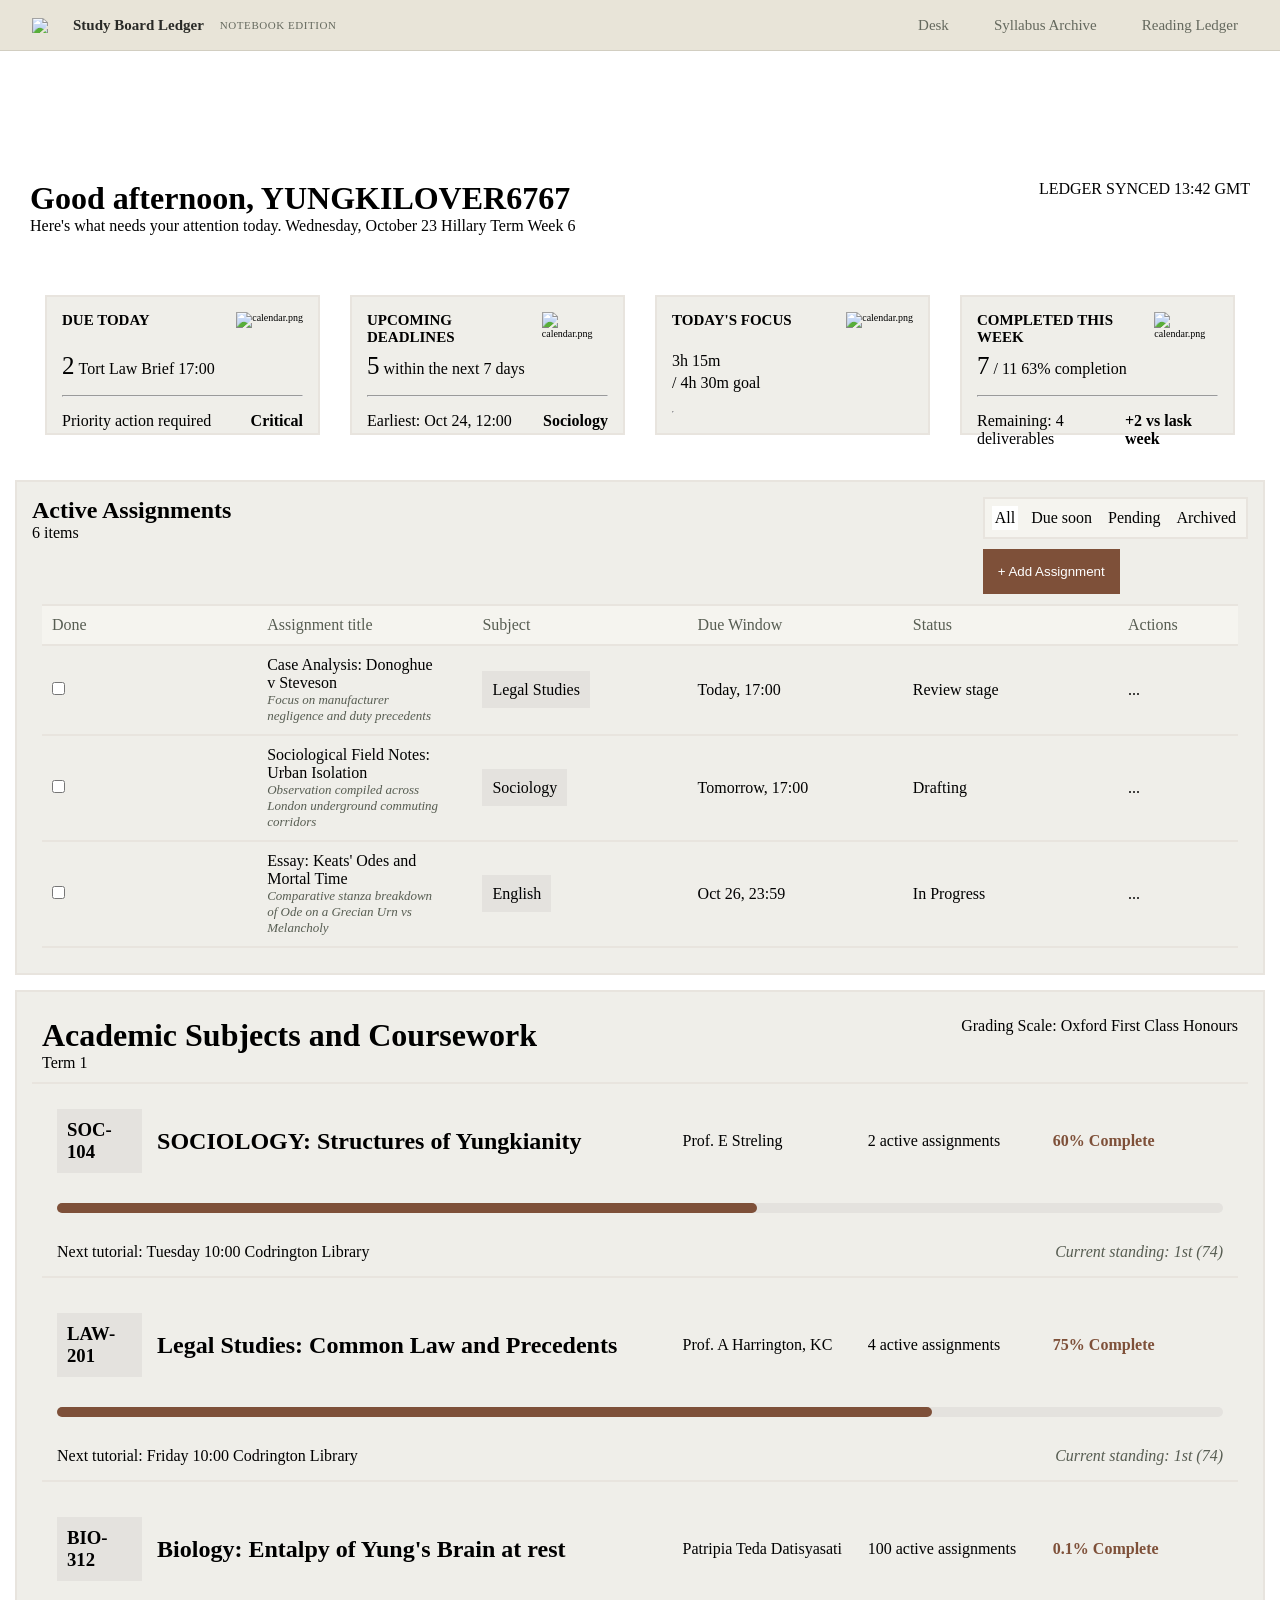
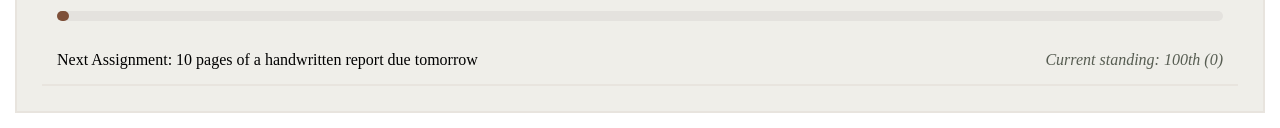
==== studyBoard/index.html @ b350ca1e "updatinge styles" ====
<!DOCTYPE html>
<html>
    <head>
        <link rel="stylesheet" href="styles.css">
       
    </head>
    <body>
        <nav>
            <div class="nav-left">
                <ul>
                    <li> <a> <img src="img/paper.png" alt="paper.png">   </a></li>
                    <li> <a href="landingpage.html"> <h1> Study Board Ledger </h1> </a></li>
                    <li> <a> <p> Notebook Edition </p> </a></li>
                    <li> <a> <div class="icon"> </div> </a></li>
                </ul>
            </div>
                <div class="nav-right">
                    <ul>
                    <li> <a href=""> Desk </a> </li>
                    <li> <a href=""> Syllabus Archive </a> </li>
                    <li> <a href=""> Reading Ledger </a></li>
                </ul>
            </div>
        </nav>

        <header>

        </header>

        <div class="hero-page"> 
            <div class="hero-header">
                <h1> Good afternoon, <span id="username"> YUNGKILOVER6767 </span> </h1>
                <p> LEDGER SYNCED 13:42 GMT</p>
            </div>
            
            <p> Here's what needs your attention today. Wednesday, October 23 Hillary Term Week 6</p>
        </div>

        <div class="quick-dashboard">
            <!-- Due today -->
            <div class="box-dashboard">
                <div class="box-dashboard-header">
                    <h2> DUE TODAY </h2>
                    <img src="img/calendar.png" alt="calendar.png"> 
                </div>
                <div class="box-dashboard-text">
                    <span class="box-dashboard-value"> 2 </span>
                    <p> Tort Law Brief 17:00 </p>
                </div>
                <hr class="seperating-line">
                <div class="box-dashboard-footer">
                    
                    <p> Priority action required </p>

                    <h4> Critical </h4>
                </div>
            </div>
            <!-- Deadlines -->
            <div class="box-dashboard">
                <div class="box-dashboard-header">
                    <h2> UPCOMING DEADLINES </h2>
                    <img src="img/calendar.png" alt="calendar.png"> 
                </div>
                <div class="box-dashboard-text">
                    <span class="box-dashboard-value"> 5 </span>
                    <p> within the next 7 days </p>
                </div>
                <hr class="seperating-line">
                <div class="box-dashboard-footer">
                    <p> Earliest: Oct 24, 12:00 </p>
                    <h4> Sociology </h4>
                </div>
            </div>

            <!-- TOday's bar -->
            <div class="box-dashboard">
                <div class="box-dashboard-header">
                    <h2> TODAY'S FOCUS </h2>
                    <img src="img/calendar.png" alt="calendar.png"> 
                </div>
                <div class="box-dashboard-text focus-card">
                    <span class="time-done"> 3h 15m </span> <span class="time-full"> / 4h 30m goal </span>
                    <hr class="seperating-line">
                    <!-- <div class="progress-bar">
                        <div class="progress-part"></div>
                        <div class="progress-remainder"> </div>
                    </div>   -->
                </div>
            </div>

            <!-- Completion bar -->
            <div class="box-dashboard">
                <div class="box-dashboard-header">
                    <h2> COMPLETED THIS WEEK </h2>
                    <img src="img/calendar.png" alt="calendar.png"> 
                </div>
                <div class="box-dashboard-text">
                    <span class="box-dashboard-value"> 7 </span> / 
                    <span class="box-dashboard-desc"> 11</span>
                    <span> 63% completion </span>
                </div>
                <hr class="seperating-line">
                <div class="box-dashboard-footer">
                    <p> Remaining: 4 deliverables</p>
                    <h4> +2 vs lask week </h4>
                </div>
            </div>
        </div>

        <div class="active-assignments">
            <div class="assignment-header">
                <div class="right"> 
                    <h2> Active Assignments </h2>
                    <p> 6 items </p>
                </div>
                
                <div>       
                    <div class="slider">
                        <ul>
                            <li id="all"> All </li>
                            <li id="due-soon"> Due soon </li>
                            <li id="pending"> Pending </li>
                            <li id="archived"> Archived </li>
                        </ul>
                    </div>
                    <button> + Add Assignment </button>
                </div>
            </div>
            <div class="custom-table-container">
                <div class="row row--header">
                    <p> Done</p>
                    <p> Assignment title </p>
                    <p> Subject </p>
                    <p> Due Window </p>
                    <p> Status </p>
                    <p> Actions </p>
                </div>
                <!-- Row 1 -->
                <div class="row" data-status="due-soon">
                    <div> <input type="checkbox"> </div> 
                    <div> 
                        <div class="title-main"> Case Analysis: Donoghue v Steveson </div>
                        <div class="title-sub"> Focus on manufacturer negligence and duty precedents </div>
                    </div>
                    <div> <span class="tag"> Legal Studies </span></div>
                    <div> <span class="due-dot"> </span> Today, 17:00</td> </div>
                    <div> <span class="status-badge review"> Review stage </span> </div>
                    <div class="actions">  ... </div>
                </div>
                <!-- Row 2 -->
                <div class="row" data-status="pending">
                    <div> <input type="checkbox"> </div> 
                    <div> 
                        <div class="title-main"> Sociological Field Notes: Urban Isolation </div>
                        <div class="title-sub"> Observation compiled across London underground commuting corridors </div>
                    </div>
                    <div> <span class="tag"> Sociology </span></div>
                    <div> Tomorrow, 17:00</td> </div>
                    <div> Drafting </div>
                    <div class="actions">  ... </div>
                </div>

                <!-- Row 3 -->
                <div class="row" data-status="archived">
                    <div> <input type="checkbox"> </div> 
                    <div> 
                        <div class="title-main"> Essay: Keats' Odes and Mortal Time </div>
                        <div class="title-sub"> Comparative stanza breakdown of Ode on a Grecian Urn vs Melancholy </div>
                    </div>
                    <div> <span class="tag"> English </span></div>
                    <div> Oct 26, 23:59 </div>
                    <div> In Progress </div>
                    <div class="actions">  ... </div>
                </div>

            </div>

        </div>

        <div class="starsandbars">
            <div class="header-bar">
                <div class="right">
                    <h1> Academic Subjects and Coursework </h1>
                    <p> Term 1 </p>
                </div>
                <div class="left"> 
                    <p> Grading Scale: Oxford First Class Honours </p>
                </div>  
            </div>
            <div class="bar-row">
                <div class="top-row">
                    <h3> SOC-104 </h3>
                    <h2> SOCIOLOGY: Structures of Yungkianity </h2>
                    <p> Prof. E Streling </p>
                    <p> 2 active assignments </p>
                    <h4> 60% Complete </h4>

                </div>
                <div class="progress-line">
                    <div class="progress-part" style="width: 60%;"> </div>
                    <div class="progress-remainder" style="width: 40%;"> </div>
                </div>
                <div class="bottom-row">
                    <p> Next tutorial: Tuesday 10:00 Codrington Library</p>
                    <p id="current-standing"> Current standing: 1st (74) </p>
                </div>

            </div>

            <div class="bar-row">
                <div class="top-row">
                    <h3> LAW-201 </h3>
                    <h2> Legal Studies: Common Law and Precedents </h3>
                    <p> Prof. A Harrington, KC </p>
                    <p> 4 active assignments </p>
                    <h4> 75% Complete </h4>

                </div>
                <div class="progress-line">
                    <div class="progress-part" style="width: 75%;"> </div>
                    <div class="progress-remainder" style="width: 25%;"> </div>
                </div>
                <div class="bottom-row">
                    <p> Next tutorial: Friday 10:00 Codrington Library</p>
                    <p id="current-standing"> Current standing: 1st (74) </p>
                </div>

            </div>

            <div class="bar-row">
                <div class="top-row">
                    <h3> BIO-312 </h3>
                    <h2> Biology: Entalpy of Yung's Brain at rest </h3>
                    <p> Patripia Teda Datisyasati </p>  
                    <p> 100 active assignments </p>
                    <h4> 0.1% Complete </h4>

                </div>
                <div class="progress-line">
                    <div class="progress-part" style="width: 1%;"> </div>
                    <div class="progress-remainder" style="width: 99%;"> </div>
                </div>
                <div class="bottom-row">
                    <p> Next Assignment: 10 pages of a handwritten report due tomorrow </p>
                    <p id="current-standing"> Current standing: 100th (0) </p>
                </div>

            </div>
        </div>


         <script src="script.js"></script>
    </body>
</html>
---- studyBoard/styles.css ----
@font-face {
    font-family: 'SF Pro Text Regular';
    src: url('fonts/sf-pro-display_regular.woff2') format('woff2'); /* This file exists! */
    font-weight: 400;
    font-style: normal;
}



@font-face {
    font-family: 'SF Pro Text';
    src: url('fonts/sf-pro-text_semibold.woff2') format('woff2');
    font-weight: 600;
    font-style: normal;
}

@font-face {
    font-family: 'SF Pro Text';
    src: url('fonts/sf-pro-text_semibold.woff2') format('woff2');
    font-weight: 600;
    font-style: normal;
}

* {
    margin: 0;
    padding: 0;
    box-sizing: border-box;

}

:root {
    --secondary-color: #EFEEE9;
    --light-secondary-color: #F5F4EF;
    --paragraph-font: 'SF Pro Text Regular';
    --header-font: 'SF Pro Text';
    --border: 2px solid #E8E4DE;
    --font-gray-color: #575D52;
    --button-brown-color: #7E5039;
    --light-gray-color: #E4E2DE;
}
header {
    height: 150px;
}

nav {
    display: flex;
    justify-content: space-between;
    align-items: center;
    font-family: var(--paragraph-font);
    position: fixed;
    top: 0;
    left: 0;
    z-index: 1000;
    opacity: 1.0;
    background-color: #E8E4D8;
    border-bottom:1px solid #D2CEC1;
    color:#292A28;
    width:100%;
    padding:16px 32px;

}

.nav-left ul{
    list-style:none;
    display:flex;
    align-items:center;
    gap:16px;
    margin:0;
    padding:0;
}

.nav-left li a {
    text-decoration:none;
    color:inherit;
    display:flex;
    align-items:center;
}

.nav-left img {
    width:25px;
    height:15px;
    object-fit:contain;
}

nav .nav-left h1{
    font-size:15px;
    font-weight:600;
    margin:0;
    color:#292A27;
}

nav .nav-left p{
    font-size:11px;
    color:#65695E;
    margin:0;
    text-transform:uppercase;
    letter-spacing:0.05em;
}

nav .nav-left .icon {
    width:15px;
    height:15px;
}

nav .nav-right ul{
    list-style:none;
    display:flex;
    gap:25px;
    margin:0;
    padding:0;
    align-items:center;
}

nav .nav-right a{
    text-decoration:none;
    font-size:15px;
    font-weight:500;
    color:#65695E;
    padding:6px 10px;
}

nav .nav-right a {
    text-decoration: none;
}

nav .nav-right a:hover{
    color:#292A27;
    background-color:#D2CEC1;
}

/* Hero */

.hero-page {
    margin: 15px;
    padding: 15px;
}

.hero-page h1 {
    font-family: var(--header-font);
}
.hero-page p {
    font-family: var(--paragraph-font);
}

.hero-header {
    display: flex;
    justify-content: space-between;
}

/* Boxes */

.quick-dashboard {
    display: grid;
    grid-template-columns: 1fr 1fr 1fr 1fr;
    margin: 15px;
    padding: 15px;  
}

.box-dashboard {
    margin: 15px;
    padding: 15px;
    background-color: var(--secondary-color);
    width: auto;
    height: 140px;
    border: var(--border);
}   

.box-dashboard-header {
    display: flex;
    justify-content: space-between;
    font-size: 10px;
    font-family: var(--header-font);
}

.box-dashboard-header img {
    height: 40px;
}

.box-dashboard-text {
    gap: 4px;
    display: flex;
    align-items: baseline;
    font-family: var(--paragraph-font);
    font-weight: 100;

}

.box-dashboard-value {
    font-size: 25px;
    font-weight: 400;
    font-family: var(--header-font);
    
}

.box-dashboard-footer {
    display: flex;
    justify-content: space-between;
}

.box-dashboard-footer h4 {
    font-family: var(--header-font);
}
.seperating-line {  

    margin-top: 15px;
    margin-bottom: 15px;
    color: #ECE9E5;
}

.focus-card {
    display: flex;
    flex-direction: column;
}

.assignment-header {
    display: flex;
    justify-content: space-between;
}

.slider li.active {
    background-color: var(--button-brown-color);
    color: white;
    border-radius: 4px;
}

.slider li {
    cursor: pointer;
}

.completed-row {
    opacity: 0.5;
    text-decoration: line-through;
}
.active-assignments {
    border: var(--border);
    margin: 15px;
    padding: 15px;
    background-color: var(--secondary-color);
}

.active-assignments .right {
    font-family: var(--header-font);
}
.active-assignments ul {
    display: flex;
    list-style: none;
    align-items: center;
    gap: 10px;
    padding: 7px;
    margin-bottom: 10px;
    border: var(--border);
    background-color: var(--light-secondary-color);
}

.active-assignments li {
    padding: 3px;
    cursor: pointer;
}
#all {
    background-color: white;
}

.active-assignments button {
    padding: 15px;
    color: white;
    background-color: var(--button-brown-color);
    border: none;
    cursor: pointer;
}

.active-assignments button:active {
    transform: scale(0.98);
}
/* New table */

.custom-table-container {
    padding: 10px;
    width: 100%;
    display: flex;
    flex-direction: column;
}

.row {
    font-family: var(--paragraph-font);
    display: grid;
    grid-template-columns: 1fr 1fr 1fr 1fr 1fr 100px;
    /* padding-top: 10px;
    padding-bottom: 10px; */
    gap: 40px;
    align-items: center;
    border-bottom: var(--border);
    padding: 10px;
}
.row--header {
    font-family: var(--header-font);
    background-color: var(--light-secondary-color);
    color: var(--font-gray-color);
    border-bottom: var(--border);
    border-top: var(--border); 
}

.tag {
    padding: 10px;
    background-color: var(--light-gray-color);
}

.title-sub {
    font-style: italic;
    color: var(--font-gray-color);
    font-size: 13px;
}

.starsandbars {
    display: flex;
    flex-direction: column;

    border: var(--border);
    margin: 15px;
    padding: 15px;
    background-color: var(--secondary-color);
}

.header-bar, .bottom-row {
    display: flex;
    justify-content: space-between;
}

.bottom-row {
    padding: 15px;
    font-family: var(--paragraph-font);
}

#current-standing {
    font-style: italic;
    color: var(--font-gray-color);
}
.top-row {
    display: grid;
    grid-template-columns: 0.5fr 3fr 1fr 1fr 1fr;
    align-items: center;
    gap: 15px;
    padding: 15px;
}

.top-row h3{
    font-family: var(--header-font);
    background-color:  var(--light-gray-color);
    padding: 10px;
}   

.top-row h2 {
    font-family: var(--header-font);
    
}   

.top-row p {
    font-family: var(--paragraph-font);
}

.top-row h4 {
    font-family: var(--header-font);
    color: var(--button-brown-color);
}

.progress-line {
    margin: 15px;
    background-color: var(--light-gray-color);
    height: 10px;
    border-radius: 15px;
}

.progress-part {
    height: 100%;
    background-color: var(--button-brown-color);
    border-radius: 15px;
}

.bar-row {
    margin: 10px;
    border-bottom: var(--border);
}

.header-bar {
    padding: 10px;
    border-bottom: var(--border);
}
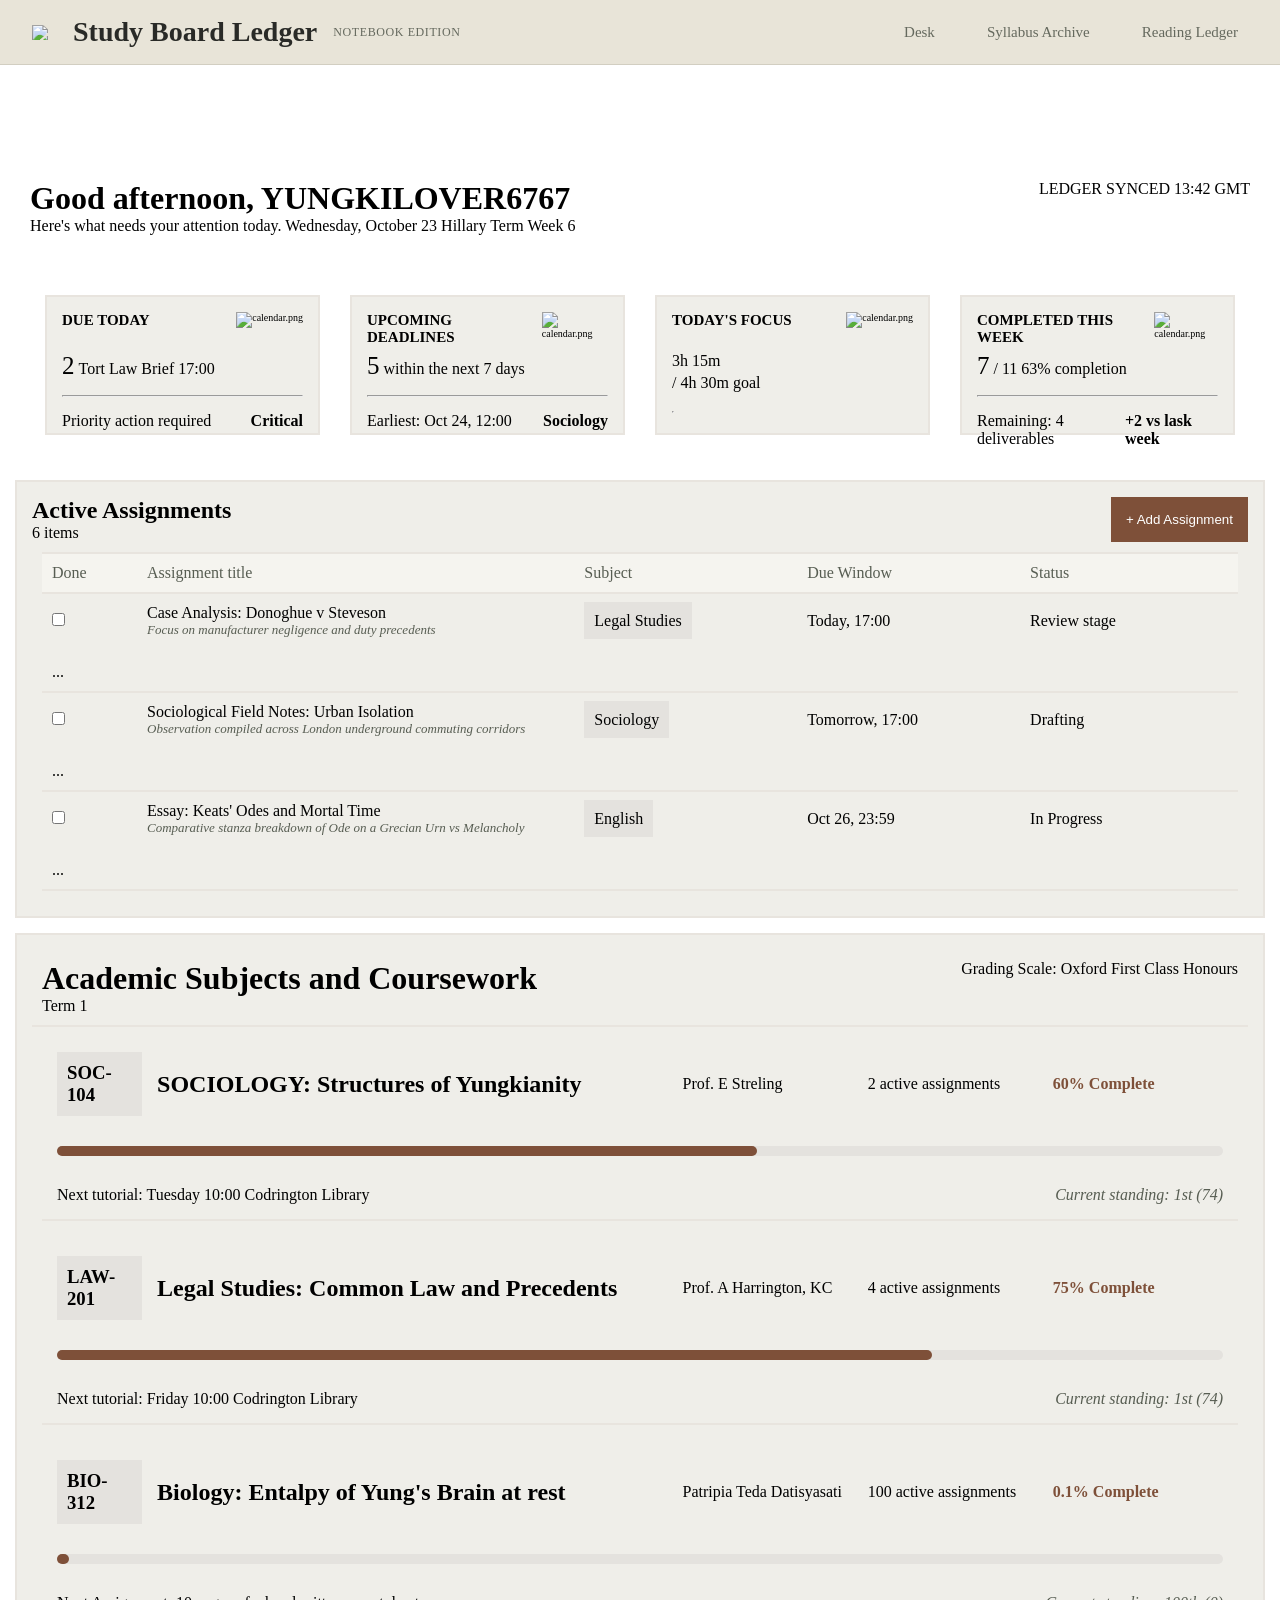
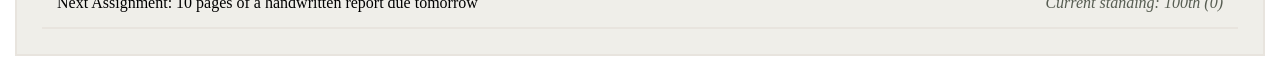
==== commit f29c7454: "my life has bassically become a commit at this point" ====
--- a/studyBoard/index.html
+++ b/studyBoard/index.html
@@ -114,7 +114,7 @@
                     <p> 6 items </p>
                 </div>
                 
-                <div>       
+                <!-- <div>       
                     <div class="slider">
                         <ul>
                             <li id="all"> All </li>
@@ -124,7 +124,24 @@
                         </ul>
                     </div>
                     <button> + Add Assignment </button>
-                </div>
+                </div> -->
+
+
+
+
+
+                <!-- ratherthen deleting i have made it a comment with guidance of org pf thirdspace -->
+                 
+
+
+
+<div>
+    <button onclick="window.location.href='add-assignment.html'">
+        + Add Assignment
+    </button>
+</div>
+
+
             </div>
             <div class="custom-table-container">
                 <div class="row row--header">
@@ -133,7 +150,6 @@
                     <p> Subject </p>
                     <p> Due Window </p>
                     <p> Status </p>
-                    <p> Actions </p>
                 </div>
                 <!-- Row 1 -->
                 <div class="row" data-status="due-soon">
--- a/studyBoard/styles.css
+++ b/studyBoard/styles.css
@@ -1,7 +1,7 @@
-
 @font-face {
     font-family: 'SF Pro Text Regular';
-    src: url('fonts/sf-pro-display_regular.woff2') format('woff2'); /* This file exists! */
+    src: url('fonts/sf-pro-display_regular.woff2') format('woff2');
+    /* This file exists! */
     font-weight: 400;
     font-style: normal;
 }
@@ -39,6 +39,7 @@
     --button-brown-color: #7E5039;
     --light-gray-color: #E4E2DE;
 }
+
 header {
     height: 150px;
 }
@@ -54,79 +55,77 @@
     z-index: 1000;
     opacity: 1.0;
     background-color: #E8E4D8;
-    border-bottom:1px solid #D2CEC1;
-    color:#292A28;
-    width:100%;
-    padding:16px 32px;
-
-}
-
-.nav-left ul{
-    list-style:none;
-    display:flex;
-    align-items:center;
-    gap:16px;
-    margin:0;
-    padding:0;
+    border-bottom: 1px solid #D2CEC1;
+    color: #292A28;
+    width: 100%;
+    padding: 16px 32px;
+
+}
+
+.nav-left ul {
+    list-style: none;
+    display: flex;
+    align-items: center;
+    gap: 16px;
+    margin: 0;
+    padding: 0;
 }
 
 .nav-left li a {
-    text-decoration:none;
-    color:inherit;
-    display:flex;
-    align-items:center;
+    text-decoration: none;
+    color: inherit;
+    display: flex;
+    align-items: center;
 }
 
 .nav-left img {
-    width:25px;
-    height:15px;
-    object-fit:contain;
-}
-
-nav .nav-left h1{
-    font-size:15px;
-    font-weight:600;
-    margin:0;
-    color:#292A27;
-}
-
-nav .nav-left p{
-    font-size:11px;
-    color:#65695E;
-    margin:0;
-    text-transform:uppercase;
-    letter-spacing:0.05em;
+    width: 25px;
+    height: 15px;
+    object-fit: contain;
+}
+
+nav .nav-left h1 {
+    font-size: 15px;
+    font-weight: 600;
+    margin: 0;
+    color: #292A27;
+    font-size:28px;
+}
+
+nav .nav-left p {
+    font-size: 12px;
+    color: #65695E;
+    margin: 0;
+    text-transform: uppercase;
+    letter-spacing: 0.05em;
 }
 
 nav .nav-left .icon {
-    width:15px;
-    height:15px;
-}
-
-nav .nav-right ul{
-    list-style:none;
-    display:flex;
-    gap:25px;
-    margin:0;
-    padding:0;
-    align-items:center;
-}
-
-nav .nav-right a{
-    text-decoration:none;
-    font-size:15px;
-    font-weight:500;
-    color:#65695E;
-    padding:6px 10px;
+    width: 15px;
+    height: 15px;
+}
+
+nav .nav-right ul {
+    list-style: none;
+    display: flex;
+    gap: 32px;
+    margin: 0;
+    padding: 0;
+    align-items: center;
 }
 
 nav .nav-right a {
     text-decoration: none;
-}
-
-nav .nav-right a:hover{
-    color:#292A27;
-    background-color:#D2CEC1;
+    font-size: 15px;
+    font-weight: 500;
+    color: #65695E;
+    transition: color 0.15s ease, background-color 0.15s ease;
+    padding: 6px 10px;
+}
+
+nav .nav-right a:hover {
+    color: #292A27;
+    background-color: #D2CEC1;
 }
 
 /* Hero */
@@ -139,6 +138,7 @@
 .hero-page h1 {
     font-family: var(--header-font);
 }
+
 .hero-page p {
     font-family: var(--paragraph-font);
 }
@@ -154,7 +154,7 @@
     display: grid;
     grid-template-columns: 1fr 1fr 1fr 1fr;
     margin: 15px;
-    padding: 15px;  
+    padding: 15px;
 }
 
 .box-dashboard {
@@ -164,7 +164,7 @@
     width: auto;
     height: 140px;
     border: var(--border);
-}   
+}
 
 .box-dashboard-header {
     display: flex;
@@ -182,7 +182,6 @@
     display: flex;
     align-items: baseline;
     font-family: var(--paragraph-font);
-    font-weight: 100;
 
 }
 
@@ -190,7 +189,7 @@
     font-size: 25px;
     font-weight: 400;
     font-family: var(--header-font);
-    
+
 }
 
 .box-dashboard-footer {
@@ -201,7 +200,8 @@
 .box-dashboard-footer h4 {
     font-family: var(--header-font);
 }
-.seperating-line {  
+
+.seperating-line {
 
     margin-top: 15px;
     margin-bottom: 15px;
@@ -232,6 +232,7 @@
     opacity: 0.5;
     text-decoration: line-through;
 }
+
 .active-assignments {
     border: var(--border);
     margin: 15px;
@@ -242,6 +243,7 @@
 .active-assignments .right {
     font-family: var(--header-font);
 }
+
 .active-assignments ul {
     display: flex;
     list-style: none;
@@ -257,6 +259,7 @@
     padding: 3px;
     cursor: pointer;
 }
+
 #all {
     background-color: white;
 }
@@ -272,6 +275,7 @@
 .active-assignments button:active {
     transform: scale(0.98);
 }
+
 /* New table */
 
 .custom-table-container {
@@ -284,20 +288,21 @@
 .row {
     font-family: var(--paragraph-font);
     display: grid;
-    grid-template-columns: 1fr 1fr 1fr 1fr 1fr 100px;
+    grid-template-columns: 70px 2.5fr 1.2fr 1.2fr 1.2fr ;
     /* padding-top: 10px;
     padding-bottom: 10px; */
-    gap: 40px;
+    gap: 25px;
     align-items: center;
     border-bottom: var(--border);
     padding: 10px;
 }
+
 .row--header {
     font-family: var(--header-font);
     background-color: var(--light-secondary-color);
     color: var(--font-gray-color);
     border-bottom: var(--border);
-    border-top: var(--border); 
+    border-top: var(--border);
 }
 
 .tag {
@@ -321,7 +326,8 @@
     background-color: var(--secondary-color);
 }
 
-.header-bar, .bottom-row {
+.header-bar,
+.bottom-row {
     display: flex;
     justify-content: space-between;
 }
@@ -335,6 +341,7 @@
     font-style: italic;
     color: var(--font-gray-color);
 }
+
 .top-row {
     display: grid;
     grid-template-columns: 0.5fr 3fr 1fr 1fr 1fr;
@@ -343,16 +350,16 @@
     padding: 15px;
 }
 
-.top-row h3{
-    font-family: var(--header-font);
-    background-color:  var(--light-gray-color);
-    padding: 10px;
-}   
+.top-row h3 {
+    font-family: var(--header-font);
+    background-color: var(--light-gray-color);
+    padding: 10px;
+}
 
 .top-row h2 {
     font-family: var(--header-font);
-    
-}   
+
+}
 
 .top-row p {
     font-family: var(--paragraph-font);
